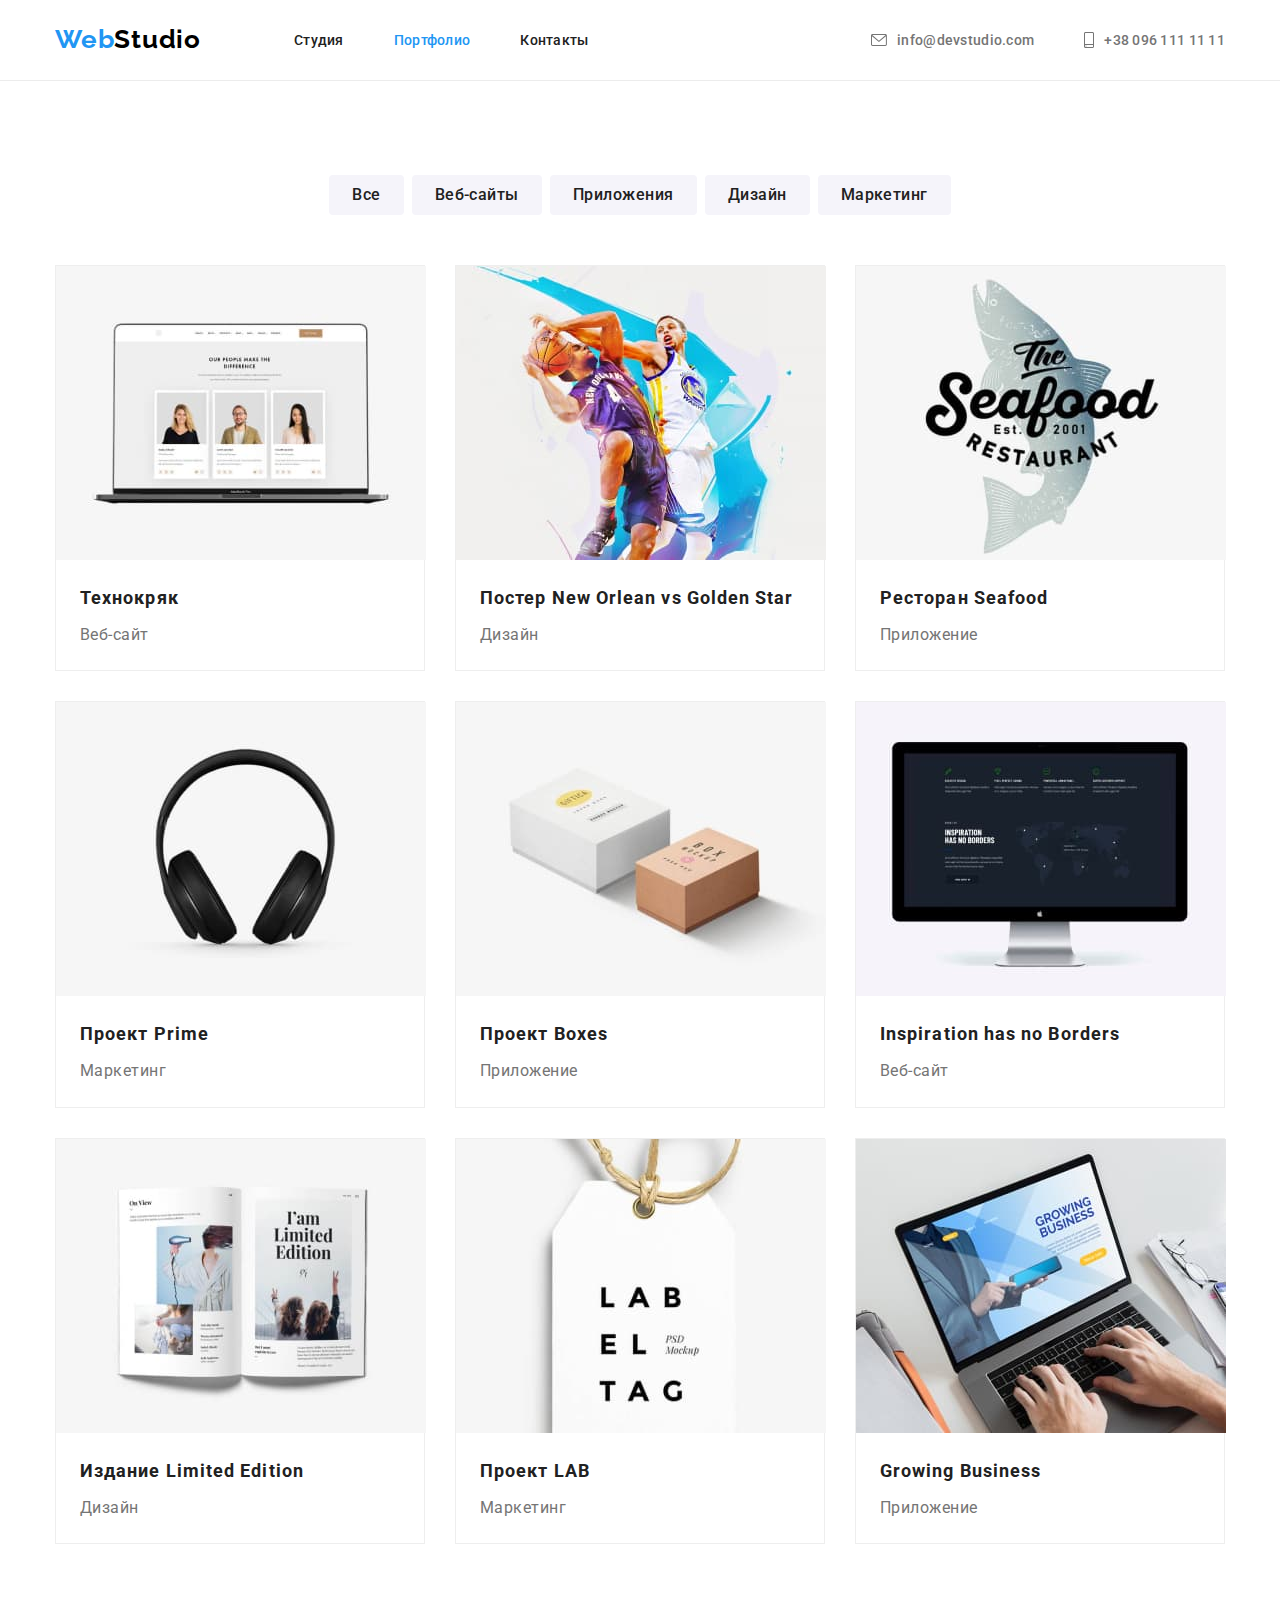
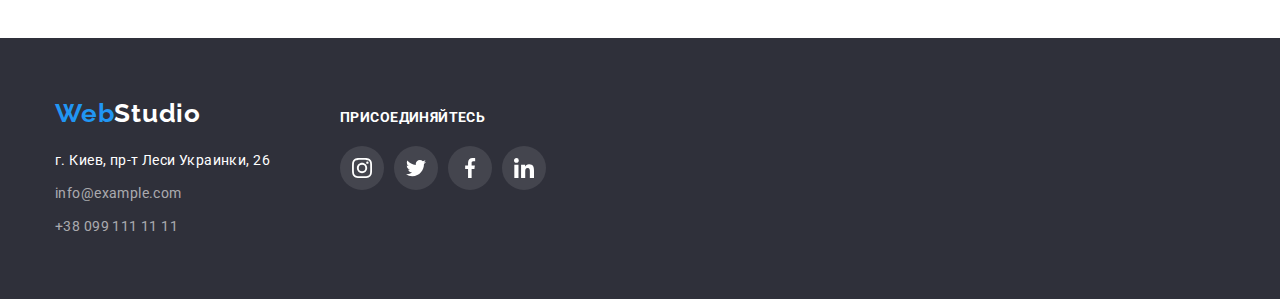
==== portfolio.html @ 4e9e40dd "added index and portfolio" ====
<!DOCTYPE html>
<html lang="ru">
  <head>
    <meta charset="UTF-8" />
    <meta name="viewport" content="width=device-width, initial-scale=1.0" />
    <title>Portfolio</title>
    <link
      href="https://fonts.googleapis.com/css2?family=Raleway:wght@700&family=Roboto:wght@400;500;700;900&display=swap"
      rel="stylesheet"
    />
    <link
      rel="stylesheet"
      href="https://cdnjs.cloudflare.com/ajax/libs/modern-normalize/0.7.0/modern-normalize.min.css"
    />
    <link rel="stylesheet" href="./css/style.css" />
  </head>

  <body>
    <!-- Шапка сайта -->
    <header class="page-header">
      <div class="container header">
        <nav class="site-nav">
          <a href="./index.html" class="logo">
            <span class="logo-accent">Web</span>Studio</a
          >

          <ul class="site-nav list">
            <li class="item">
              <a href="./index.html" class="link">Студия</a>
            </li>
            <li class="item">
              <a href="./portfolio.html" class="link current">Портфолио</a>
            </li>
            <li class="item"><a href="" class="link">Контакты</a></li>
          </ul>
        </nav>

        <address class="address">
          <ul class="address list">
            <li class="item">
              <a href="mailto:info@devstudio.com" class="link">
                <svg class="address-icon" width="16" height="12">
                  <use href="./images/sprite.svg#icon-envelope"></use>
                </svg>
                info@devstudio.com</a
              >
            </li>
            <li class="item">
              <a href="tel:+380961111111" class="link">
                <svg class="address-icon" width="10" height="16">
                  <use href="./images/sprite.svg#icon-smartphone"></use>
                </svg>
                +38 096 111 11 11</a
              >
            </li>
          </ul>
        </address>
      </div>
    </header>

    <main>
      <!-- Портфолио -->
      <section class="section">
        <div class="container portfolio">
          <!-- Логический заголовок. необходимо скрыть  -->
          <!-- <h1 class="false-title">Портфолио</h1> -->

          <!-- Фильтр -->
          <div class="filter-menu">
            <ul class="filter">
              <li class="filter-item">
                <button type="button" class="filter-btn">Все</button>
              </li>
              <li class="filter-item">
                <button type="button" class="filter-btn">Веб-сайты</button>
              </li>
              <li class="filter-item">
                <button type="button" class="filter-btn">Приложения</button>
              </li>
              <li class="filter-item">
                <button type="button" class="filter-btn">Дизайн</button>
              </li>
              <li class="filter-item">
                <button type="button" class="filter-btn">Маркетинг</button>
              </li>
            </ul>
          </div>

          <!-- Галерея проектов -->
          <div class="projects-menu">
            <ul class="projects">
              <li class="projects-item">
                <a href="" class="projects-link">
                  <img
                    src="./images/works1.jpg"
                    alt="Технокряк Веб-сайт фото"
                  />
                  <h2 class="projects-title">Технокряк</h2>
                  <p class="projects-text">Веб-сайт</p>
                </a>
              </li>
              <li class="projects-item">
                <a href="" class="projects-link">
                  <img
                    src="./images/works2.jpg"
                    alt="Постер New Orlean vs Golden Star фото"
                  />
                  <h2 class="projects-title">
                    Постер New Orlean vs Golden Star
                  </h2>
                  <p class="projects-text">Дизайн</p>
                </a>
              </li>
              <li class="projects-item">
                <a href="" class="projects-link">
                  <img
                    src="./images/works3.jpg"
                    alt="Ресторан Seafood Приложение фото"
                  />
                  <h2 class="projects-title">Ресторан Seafood</h2>
                  <p class="projects-text">Приложение</p>
                </a>
              </li>

              <li class="projects-item">
                <a href="" class="projects-link">
                  <img
                    src="./images/works4.jpg"
                    alt="Проект Prime Маркетинг фото"
                  />
                  <h2 class="projects-title">Проект Prime</h2>
                  <p class="projects-text">Маркетинг</p>
                </a>
              </li>
              <li class="projects-item">
                <a href="" class="projects-link">
                  <img
                    src="./images/works5.jpg"
                    alt="Проект Boxes Приложение фото"
                  />
                  <h2 class="projects-title">Проект Boxes</h2>
                  <p class="projects-text">Приложение</p>
                </a>
              </li>
              <li class="projects-item">
                <a href="" class="projects-link">
                  <img
                    src="./images/works6.jpg"
                    alt="Inspiration has no Borders Веб-сайт фото"
                  />
                  <h2 class="projects-title">Inspiration has no Borders</h2>
                  <p class="projects-text">Веб-сайт</p>
                </a>
              </li>
              <li class="projects-item">
                <a href="" class="projects-link">
                  <img
                    src="./images/works7.jpg"
                    alt="Издание Limited Edition Дизайн фото"
                  />
                  <h2 class="projects-title">Издание Limited Edition</h2>
                  <p class="projects-text">Дизайн</p>
                </a>
              </li>
              <li class="projects-item">
                <a href="" class="projects-link">
                  <img
                    src="./images/works8.jpg"
                    alt="Проект LAB Маркетинг фото"
                  />
                  <h2 class="projects-title">Проект LAB</h2>
                  <p class="projects-text">Маркетинг</p>
                </a>
              </li>
              <li class="projects-item">
                <a href="" class="projects-link">
                  <img
                    src="./images/works9.jpg"
                    alt="Growing Business Приложение фото"
                  />
                  <h2 class="projects-title">Growing Business</h2>
                  <p class="projects-text">Приложение</p>
                </a>
              </li>
            </ul>
          </div>
        </div>
      </section>
    </main>

    <!-- Футер -->
    <footer>
      <section class="page-footer">
        <div class="container">
          <ul class="footer-items">
            <li class="footer-section-logo">
              <a href="./index.html" class="footer-logo">
                <span class="logo-accent">Web</span>Studio</a
              >
              <address class="address-footer">
                <span class="adrress-span">г. Киев, пр-т Леси Украинки, 26</span
                ><br />
                <a href="mailto:info@example.com" class="mail-phone"
                  >info@example.com</a
                ><br />
                <a href="tel:+380991111111" class="mail-phone"
                  >+38 099 111 11 11</a
                >
              </address>
            </li>

            <!-- Присоединяйтесь -->
            <li class="footer-section-join">
              <h2 class="join-title">присоединяйтесь</h2>
              <ul class="join-list">
                <li class="join-item">
                  <a class="join-link" href="https://www.instagram.com/">
                    <svg class="join-icon">
                      <use href="./images/sprite.svg#icon-instagram-2"></use>
                    </svg>
                  </a>
                </li>
                <li class="join-item">
                  <a class="join-link" href="https://twitter.com/">
                    <svg class="join-icon">
                      <use href="./images/sprite.svg#icon-twitter-1"></use>
                    </svg>
                  </a>
                </li>
                <li class="join-item">
                  <a class="join-link" href="https://www.facebook.com/">
                    <svg class="join-icon">
                      <use href="./images/sprite.svg#icon-facebook-1"></use>
                    </svg>
                  </a>
                </li>
                <li class="join-item">
                  <a class="join-link" href="https://www.linkedin.com/">
                    <svg class="join-icon">
                      <use href="./images/sprite.svg#icon-linkedin-1"></use>
                    </svg>
                  </a>
                </li>
              </ul>
            </li>
          </ul>
        </div>
      </section>
    </footer>
  </body>
</html>
---- css/style.css ----
:root {
  --primary-text-color: #757575;
  --title-text-color: #212121;
  --accent-color: #2196f3;
  --logo-black-color: #000000;
  --white-color: #ffffff;
  --footer-address-color: rgba(255, 255, 255, 0.6);
  --button-bg-color: #f5f4fa;
  --primary-bg-color: #ffffff;
  --secondary-bg-color: #f5f4fa;
  --footer-bg-color: #2f303a;
  --hero-bg-color: #c4c4c4;
  --header-border-color: #ececec;
  --icon-color: #afb1b8;
  --projects-item-border: #eeeeee;
}

body {
  background-color: var(--primary-bg-color);
  color: var(--primary-text-color);

  font-family: Roboto, sans-serif;
}

.list {
  list-style: none;
  padding: 0;
  margin: 0;
}

.container {
  margin-left: auto;
  margin-right: auto;
  width: 1200px;
  padding-left: 15px;
  padding-right: 15px;

  /* outline: 2px solid tomato; */
}

/* ----- logo ----- */

.logo {
  color: var(--logo-black-color);
  font-family: Raleway, sans-serif;
  letter-spacing: 0.03em;
  font-weight: 700;
  font-size: 26px;
  line-height: 1.2;
  text-decoration: none;
  display: inline-block;
  padding-top: 24px;
  padding-bottom: 25px;
}

.logo-accent {
  color: var(--accent-color);
}

/* ----- header ------ */

.page-header {
  border-bottom: 1px solid var(--header-border-color);
}

.header {
  display: flex;
  align-items: center;
}

/* ------ site-nav ------- */

.site-nav {
  display: flex;
}

.site-nav .list {
  margin-left: 93px;
}

.site-nav .item:not(:last-child) {
  margin-right: 50px;
}

.site-nav .link {
  color: var(--title-text-color);
  letter-spacing: 0.02em;
  font-weight: 500;
  font-size: 14px;
  line-height: 1.15;
  text-decoration: none;
  display: block;
  padding-top: 32px;
  padding-bottom: 32px;
}

.site-nav .link:hover,
.site-nav .link:focus {
  color: var(--accent-color);
}

.site-nav .link.current {
  color: var(--accent-color);
  display: inline-block;
  padding-top: 32px;
  padding-bottom: 32px;
}

/* ------- address list -------- */

.address {
  display: flex;
  margin-left: auto;
}

.address .list {
  display: flex;
}

.address .item + .item {
  margin-left: 50px;
}

.address .link {
  color: var(--primary-text-color);
  letter-spacing: 0.02em;
  font-weight: 500;
  font-size: 14px;
  font-style: normal;
  line-height: 1.15;
  text-decoration: none;
  display: inline-block;
  padding-top: 32px;
  padding-bottom: 32px;
  display: flex;
  align-items: center;
}

.address-icon {
  fill: var(--primary-text-color);
  margin-right: 10px;
}

.address .link:hover,
.address .link:focus {
  color: var(--accent-color);
}

.address .link:hover .address-icon {
  fill: var(--accent-color);
}

/* ------ hero ------- */

.hero {
  background-color: var(--hero-bg-color);
  height: 600px;
  max-width: 1600px;
  margin-left: auto;
  margin-right: auto;
  background-size: cover;
  background-position: center;
  background-repeat: no-repeat;
  background-image: linear-gradient(
      rgba(47, 48, 58, 0.4),
      rgba(47, 48, 58, 0.4)
    ),
    url("../images/hero.jpg");

  text-align: center;
  padding-top: 200px;
  padding-bottom: 200px;
}

.hero-title {
  margin-top: 0;
  margin-bottom: 30px;
  color: var(--white-color);
  letter-spacing: 0.06em;
  font-weight: 900;
  font-size: 44px;
  line-height: 1.4;
  text-transform: uppercase;
}

.hero-button {
  display: inline-block;
  border-radius: 4px;
  border: 1px solid transparent;
  min-width: 136px;
  padding: 10px 32px;
  color: var(--white-color);
  background: var(--accent-color);
  letter-spacing: 0.06em;
  font-weight: 700;
  font-size: 16px;
  line-height: 1.9;
  text-decoration: none;
  text-align: center;
}

/* ---- section ----- */

.section {
  padding-top: 94px;
  padding-bottom: 94px;
}

.section-title {
  color: var(--title-text-color);
  letter-spacing: 0.03em;
  font-weight: 700;
  font-size: 36px;
  line-height: 1.2;
  text-align: center;
  margin-bottom: 50px;
  margin-top: 0;
}

/* .false-title {
  margin-top: 0;
  margin-bottom: 0;
  color: transparent;
  /* для логического заголовка  */

/* ------- Features section ------ */

.features .title {
  color: var(--title-text-color);
  letter-spacing: 0.03em;
  font-weight: 700;
  font-size: 14px;
  line-height: 1.15;
  text-transform: uppercase;
  margin-bottom: 10px;
  margin-top: 0;
}

.features {
  list-style: none;
  letter-spacing: 0.03em;
  font-size: 14px;
  line-height: 1.7;
  letter-spacing: 0.03em;
  padding-left: 0;
  margin-top: 0;
  margin-bottom: 0;

  display: flex;
  justify-content: space-between;
}

.features .features-item {
  width: 270px;
}

.features-item::before {
  content: " ";
  display: block;
  background-color: var(--secondary-bg-color);
  background-size: contain;
  width: 270px;
  height: 120px;
  border-radius: 4px;
  margin-bottom: 30px;

  background-repeat: no-repeat;
  background-position: center;
}

.features-item:nth-child(1)::before {
  background-image: url(../images/antenna.svg);
  background-size: 70px;
}
.features-item:nth-child(2)::before {
  background-image: url(../images/clock.svg);
  background-size: 70px;
}
.features-item:nth-child(3)::before {
  background-image: url(../images/diagram.svg);
  background-size: 70px;
}
.features-item:nth-child(4)::before {
  background-image: url(../images/astronaut.svg);
  background-size: 70px;
}

.feature-desc {
  margin-top: 0;
  margin-bottom: 0;
}

/* ----- чем мы занимаемся ----- */

.work {
  padding-top: 0;
  padding-bottom: 94px;
}

.image-list {
  list-style: none;
  padding-left: 0;
  margin-top: 0;
  margin-bottom: 0;

  display: flex;
}

.image-item {
  display: block;
  font-size: 0;
}

.image-item:not(:last-child) {
  margin-right: 30px;
}

/* ----- team section ----- */

.team {
  background-color: var(--secondary-bg-color);
}

.team-list {
  list-style: none;
  letter-spacing: 0.03em;
  margin-top: 0;
  margin-bottom: 0;
  padding-left: 0;
  display: flex;
}

.team-card {
  background-color: var(--white-color);
  border-radius: 0px 0px 4px 4px;
  box-shadow: 0px 1px 3px rgba(0, 0, 0, 0.12), 0px 1px 1px rgba(0, 0, 0, 0.14),
    0px 2px 1px rgba(0, 0, 0, 0.2);
  text-align: center;
}

.team-card:not(:last-child) {
  margin-right: 30px;
}

.team-member {
  color: var(--title-text-color);
  font-weight: 500;
  font-size: 16px;
  line-height: 1.2;
  letter-spacing: 0.03em;
  padding-top: 30px;
  margin-bottom: 10px;
  margin-top: 0;
}

.team-item {
  font-size: 16px;
  line-height: 1.2;
  letter-spacing: 0.03em;
  margin-top: 0;
  margin-bottom: 16px;
}

/* ----- team social links ----- */

.social-icon-list {
  display: flex;
  padding-bottom: 30px;
  padding-left: 32px;
  padding-right: 32px;
}

.social-icon-item:not(:last-child) {
  margin-right: 10px;
}

.social-icon-link {
  display: flex;
  justify-content: space-around;
  align-items: center;
  width: 44px;
  height: 44px;
  background-color: var(--white-color);
  border-radius: 50%;
}

.social-icon-link:hover,
.social-icon-link:focus {
  background-color: var(--accent-color);
}

.social-icon-link:hover .social-icon,
.social-icon-link:hover .social-icon {
  fill: var(--white-color);
}

.social-icon {
  width: 20px;
  height: 20px;
  fill: var(--icon-color);
}

/* ---- Постоянные клиенты ----- */

.clients-list {
  list-style: none;
  padding-left: 0;
  margin-top: 0;
  margin-bottom: 0;
  display: flex;
}

.client:not(:last-child) {
  margin-right: 30px;
}

.client-icon {
  fill: var(--icon-color);
}

.client-link {
  display: flex;
  justify-content: center;
  align-items: center;
  width: 170px;
  height: 90px;
  border: 1px solid var(--icon-color);
  border-radius: 4px;
}

.client-link:hover {
  border-color: var(--accent-color);
}

.client-link:hover .client-icon {
  fill: var(--accent-color);
}

/* /------ footer ------ */

/* --- logo section --- */

.footer-logo {
  color: var(--white-color);
  font-family: Raleway, sans-serif;
  letter-spacing: 0.03em;
  font-weight: 700;
  font-size: 26px;
  line-height: 1.2;
  text-decoration: none;
}

.footer-items {
  display: flex;
  justify-content: flex-start;
  list-style: none;
  padding-left: 0;
  margin-top: 0;
  margin-bottom: 0;
}

.footer-section-logo {
  padding-top: 60px;
  padding-bottom: 60px;
  margin-right: 70px;
}

.footer-section-join {
  padding-top: 72px;
  padding-bottom: 100px;
}

.page-footer {
  background-color: var(--footer-bg-color);
}

.adrress-span {
  color: var(--white-color);
  font-style: normal;
  letter-spacing: 0.03em;
  font-size: 14px;
  line-height: 1.7;
  display: inline-block;
  margin-top: 20px;
}

.mail-phone {
  color: var(--footer-address-color);
  font-style: normal;
  letter-spacing: 0.03em;
  font-size: 14px;
  line-height: 1.7;
  text-decoration: none;
  display: inline-block;
  margin-top: 9px;
}

/* ---- Присоединяйтесь ------ */

.join-title {
  color: var(--white-color);
  font-weight: 700;
  font-size: 14px;
  line-height: 1.14;
  letter-spacing: 0.03em;
  text-transform: uppercase;
  text-align: left;
  margin-bottom: 0;
  margin-top: 0;
}

.join-list {
  list-style: none;
  display: flex;
  padding-left: 0;
  margin-top: 20px;
}

.join-icon {
  width: 20px;
  height: 20px;
  fill: var(--white-color);
}

.join-item:not(:last-child) {
  margin-right: 10px;
}

.join-link {
  display: flex;
  justify-content: space-around;
  align-items: center;
  width: 44px;
  height: 44px;
  border-radius: 50%;
  background-color: rgba(255, 255, 255, 0.1);
}

.join-link:hover {
  background-color: var(--accent-color);
}

/*----------- Portfolio CSS ------------ */

/* --- filter --- */

.filter {
  list-style: none;
  margin-bottom: 50px;
  padding-left: 0;
  margin-top: 0;

  display: flex;
  justify-content: center;
}

.filter-btn {
  color: var(--title-text-color);
  background-color: var(--secondary-bg-color);
  letter-spacing: 0.03em;
  font-family: inherit;
  font-weight: 500;
  font-size: 16px;
  line-height: 1.6;
  border: 1px solid transparent;
  border-radius: 4px;
  text-align: center;
  padding: 6px 22px;
}

.filter-item:not(:last-child) {
  margin-right: 8px;
}

.filter-btn:hover,
.filter-btn:focus {
  color: var(--white-color);
  background: var(--accent-color);
  box-shadow: 0px 3px 1px rgba(0, 0, 0, 0.1), 0px 1px 2px rgba(0, 0, 0, 0.08),
    0px 2px 2px rgba(0, 0, 0, 0.12);
}

/* ---- projects ---- */

.projects {
  list-style: none;
  padding-left: 0;
  margin-top: 0;
  margin-bottom: 0;

  display: flex;
  flex-wrap: wrap;
}

.projects-link {
  text-decoration: none;
  display: block;
  font-size: 0;
}

.projects-title {
  color: var(--title-text-color);
  letter-spacing: 0.06em;
  font-weight: 700;
  font-size: 18px;
  line-height: 2;
  margin-top: 0;
  margin-bottom: 4px;
  padding-top: 20px;
  padding-left: 24px;
  padding-right: 24px;
}

.projects-text {
  color: var(--primary-text-color);
  letter-spacing: 0.03em;
  font-size: 16px;
  line-height: 1.9;
  margin-top: 0;
  margin-bottom: 0;
  padding-bottom: 20px;
  padding-left: 24px;
  padding-right: 24px;
}

.projects-item {
  width: calc((100% - 60px) / 3);
  margin-right: 30px;
  margin-bottom: 30px;
  background-color: var(--white-color);
  border: 1px solid var(--projects-item-border);
}

.projects-item:hover {
  box-shadow: 0px 1px 1px rgba(0, 0, 0, 0.12), 0px 4px 4px rgba(0, 0, 0, 0.06),
    1px 4px 6px rgba(0, 0, 0, 0.16);
}

.projects-item:nth-last-child(-n + 3) {
  margin-bottom: 0;
}

.projects-item:nth-child(3n) {
  margin-right: 0;
}
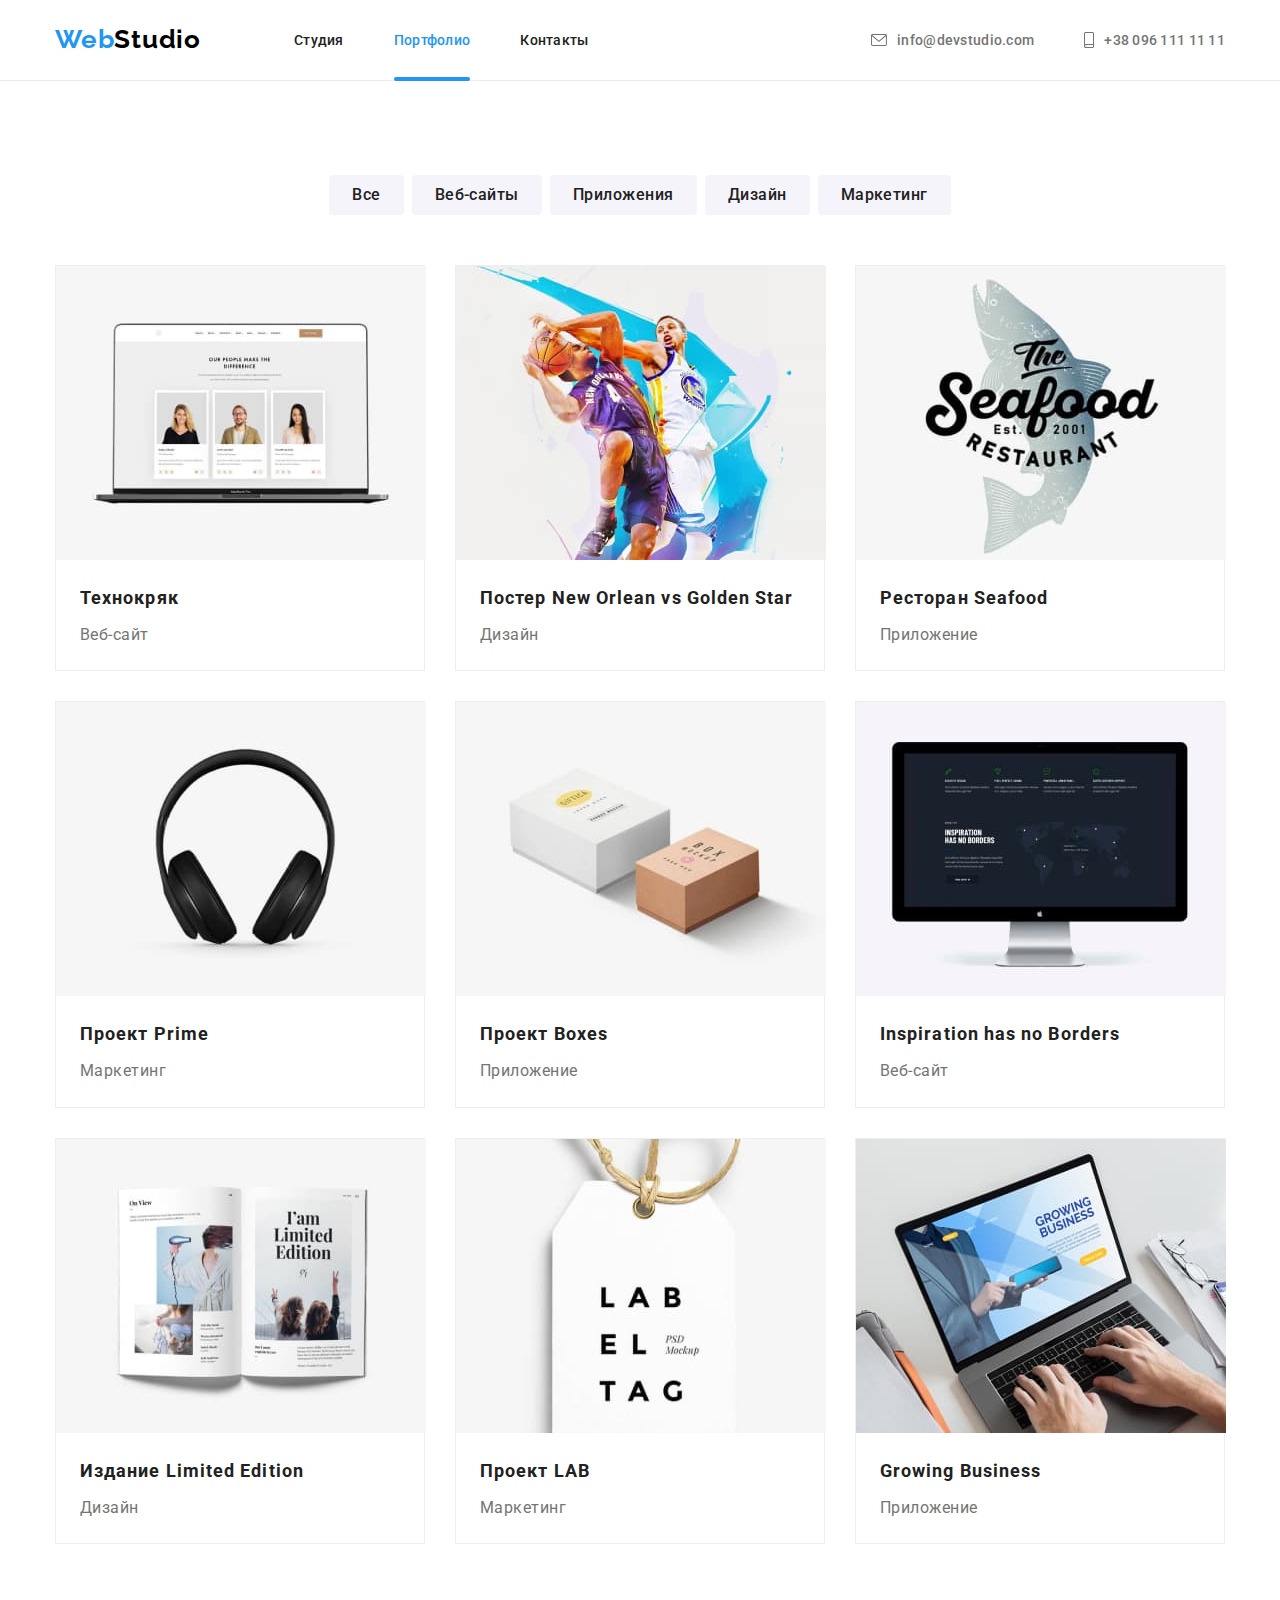
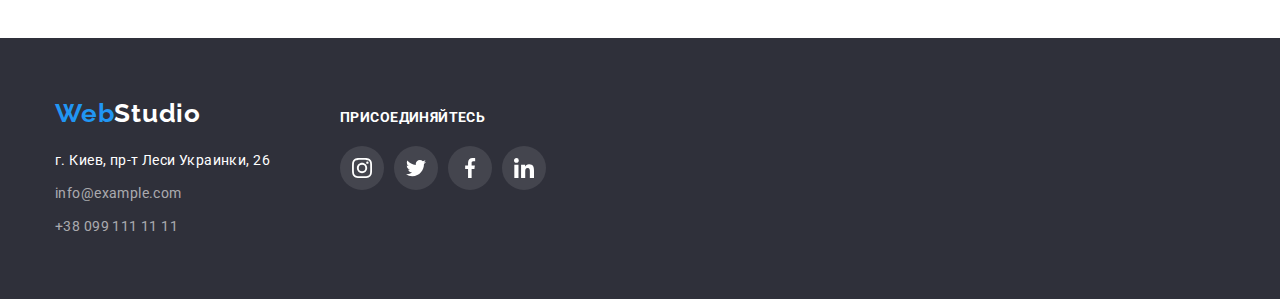
==== commit 09c45237: "update index.html/portfolio.html" ====
--- a/portfolio.html
+++ b/portfolio.html
@@ -91,95 +91,185 @@
             <ul class="projects">
               <li class="projects-item">
                 <a href="" class="projects-link">
-                  <img
-                    src="./images/works1.jpg"
-                    alt="Технокряк Веб-сайт фото"
-                  />
+                  <div class="thumb">
+                    <img
+                      src="./images/works1.jpg"
+                      alt="Технокряк Веб-сайт фото"
+                    />
+                    <div class="thumb-overlay">
+                      <p class="projects-text">
+                        Технокряк это современная площадка распространения
+                        коронавируса. Компании используют эту платформу для
+                        цифрового шпионажа и атак на защищённые сервера
+                        конкурентов.
+                      </p>
+                    </div>
+                  </div>
                   <h2 class="projects-title">Технокряк</h2>
-                  <p class="projects-text">Веб-сайт</p>
-                </a>
-              </li>
-              <li class="projects-item">
-                <a href="" class="projects-link">
-                  <img
-                    src="./images/works2.jpg"
-                    alt="Постер New Orlean vs Golden Star фото"
-                  />
+                  <p class="projects-desc">Веб-сайт</p>
+                </a>
+              </li>
+              <li class="projects-item">
+                <a href="" class="projects-link">
+                  <div class="thumb">
+                    <img
+                      src="./images/works2.jpg"
+                      alt="Постер New Orlean vs Golden Star фото"
+                    />
+                    <div class="thumb-overlay">
+                      <p class="projects-text">
+                        Технокряк это современная площадка распространения
+                        коронавируса. Компании используют эту платформу для
+                        цифрового шпионажа и атак на защищённые сервера
+                        конкурентов.
+                      </p>
+                    </div>
+                  </div>
                   <h2 class="projects-title">
                     Постер New Orlean vs Golden Star
                   </h2>
-                  <p class="projects-text">Дизайн</p>
-                </a>
-              </li>
-              <li class="projects-item">
-                <a href="" class="projects-link">
-                  <img
-                    src="./images/works3.jpg"
-                    alt="Ресторан Seafood Приложение фото"
-                  />
+                  <p class="projects-desc">Дизайн</p>
+                </a>
+              </li>
+              <li class="projects-item">
+                <a href="" class="projects-link">
+                  <div class="thumb">
+                    <img
+                      src="./images/works3.jpg"
+                      alt="Ресторан Seafood Приложение фото"
+                    />
+                    <div class="thumb-overlay">
+                      <p class="projects-text">
+                        Технокряк это современная площадка распространения
+                        коронавируса. Компании используют эту платформу для
+                        цифрового шпионажа и атак на защищённые сервера
+                        конкурентов.
+                      </p>
+                    </div>
+                  </div>
                   <h2 class="projects-title">Ресторан Seafood</h2>
-                  <p class="projects-text">Приложение</p>
-                </a>
-              </li>
-
-              <li class="projects-item">
-                <a href="" class="projects-link">
-                  <img
-                    src="./images/works4.jpg"
-                    alt="Проект Prime Маркетинг фото"
-                  />
+                  <p class="projects-desc">Приложение</p>
+                </a>
+              </li>
+
+              <li class="projects-item">
+                <a href="" class="projects-link">
+                  <div class="thumb">
+                    <img
+                      src="./images/works4.jpg"
+                      alt="Проект Prime Маркетинг фото"
+                    />
+                    <div class="thumb-overlay">
+                      <p class="projects-text">
+                        Технокряк это современная площадка распространения
+                        коронавируса. Компании используют эту платформу для
+                        цифрового шпионажа и атак на защищённые сервера
+                        конкурентов.
+                      </p>
+                    </div>
+                  </div>
                   <h2 class="projects-title">Проект Prime</h2>
-                  <p class="projects-text">Маркетинг</p>
-                </a>
-              </li>
-              <li class="projects-item">
-                <a href="" class="projects-link">
-                  <img
-                    src="./images/works5.jpg"
-                    alt="Проект Boxes Приложение фото"
-                  />
+                  <p class="projects-desc">Маркетинг</p>
+                </a>
+              </li>
+              <li class="projects-item">
+                <a href="" class="projects-link">
+                  <div class="thumb">
+                    <img
+                      src="./images/works5.jpg"
+                      alt="Проект Boxes Приложение фото"
+                    />
+                    <div class="thumb-overlay">
+                      <p class="projects-text">
+                        Технокряк это современная площадка распространения
+                        коронавируса. Компании используют эту платформу для
+                        цифрового шпионажа и атак на защищённые сервера
+                        конкурентов.
+                      </p>
+                    </div>
+                  </div>
                   <h2 class="projects-title">Проект Boxes</h2>
-                  <p class="projects-text">Приложение</p>
-                </a>
-              </li>
-              <li class="projects-item">
-                <a href="" class="projects-link">
-                  <img
-                    src="./images/works6.jpg"
-                    alt="Inspiration has no Borders Веб-сайт фото"
-                  />
+                  <p class="projects-desc">Приложение</p>
+                </a>
+              </li>
+              <li class="projects-item">
+                <a href="" class="projects-link">
+                  <div class="thumb">
+                    <img
+                      src="./images/works6.jpg"
+                      alt="Inspiration has no Borders Веб-сайт фото"
+                    />
+                    <div class="thumb-overlay">
+                      <p class="projects-text">
+                        Технокряк это современная площадка распространения
+                        коронавируса. Компании используют эту платформу для
+                        цифрового шпионажа и атак на защищённые сервера
+                        конкурентов.
+                      </p>
+                    </div>
+                  </div>
                   <h2 class="projects-title">Inspiration has no Borders</h2>
-                  <p class="projects-text">Веб-сайт</p>
-                </a>
-              </li>
-              <li class="projects-item">
-                <a href="" class="projects-link">
-                  <img
-                    src="./images/works7.jpg"
-                    alt="Издание Limited Edition Дизайн фото"
-                  />
+                  <p class="projects-desc">Веб-сайт</p>
+                </a>
+              </li>
+              <li class="projects-item">
+                <a href="" class="projects-link">
+                  <div class="thumb">
+                    <img
+                      src="./images/works7.jpg"
+                      alt="Издание Limited Edition Дизайн фото"
+                    />
+                    <div class="thumb-overlay">
+                      <p class="projects-text">
+                        Технокряк это современная площадка распространения
+                        коронавируса. Компании используют эту платформу для
+                        цифрового шпионажа и атак на защищённые сервера
+                        конкурентов.
+                      </p>
+                    </div>
+                  </div>
                   <h2 class="projects-title">Издание Limited Edition</h2>
-                  <p class="projects-text">Дизайн</p>
-                </a>
-              </li>
-              <li class="projects-item">
-                <a href="" class="projects-link">
-                  <img
-                    src="./images/works8.jpg"
-                    alt="Проект LAB Маркетинг фото"
-                  />
+                  <p class="projects-desc">Дизайн</p>
+                </a>
+              </li>
+              <li class="projects-item">
+                <a href="" class="projects-link">
+                  <div class="thumb">
+                    <img
+                      src="./images/works8.jpg"
+                      alt="Проект LAB Маркетинг фото"
+                    />
+                    <div class="thumb-overlay">
+                      <p class="projects-text">
+                        Технокряк это современная площадка распространения
+                        коронавируса. Компании используют эту платформу для
+                        цифрового шпионажа и атак на защищённые сервера
+                        конкурентов.
+                      </p>
+                    </div>
+                  </div>
                   <h2 class="projects-title">Проект LAB</h2>
-                  <p class="projects-text">Маркетинг</p>
-                </a>
-              </li>
-              <li class="projects-item">
-                <a href="" class="projects-link">
-                  <img
-                    src="./images/works9.jpg"
-                    alt="Growing Business Приложение фото"
-                  />
+                  <p class="projects-desc">Маркетинг</p>
+                </a>
+              </li>
+              <li class="projects-item">
+                <a href="" class="projects-link">
+                  <div class="thumb">
+                    <img
+                      src="./images/works9.jpg"
+                      alt="Growing Business Приложение фото"
+                    />
+                    <div class="thumb-overlay">
+                      <p class="projects-text">
+                        Технокряк это современная площадка распространения
+                        коронавируса. Компании используют эту платформу для
+                        цифрового шпионажа и атак на защищённые сервера
+                        конкурентов.
+                      </p>
+                    </div>
+                  </div>
                   <h2 class="projects-title">Growing Business</h2>
-                  <p class="projects-text">Приложение</p>
+                  <p class="projects-desc">Приложение</p>
                 </a>
               </li>
             </ul>
--- a/css/style.css
+++ b/css/style.css
@@ -106,6 +106,21 @@
   padding-bottom: 32px;
 }
 
+.link.current {
+  position: relative;
+}
+
+.link.current:after {
+  content: "";
+  position: absolute;
+  left: 0;
+  bottom: -1px;
+  width: 100%;
+  height: 4px;
+  border-radius: 2px;
+  background-color: var(--accent-color);
+}
+
 /* ------- address list -------- */
 
 .address {
@@ -307,12 +322,37 @@
 }
 
 .image-item {
+  position: relative;
   display: block;
   font-size: 0;
 }
 
 .image-item:not(:last-child) {
   margin-right: 30px;
+}
+/* 
+.work-image {
+  position: relative;
+} */
+
+.image-item-title {
+  position: absolute;
+  bottom: 0;
+  width: 100%;
+  height: 70px;
+  display: flex;
+  justify-content: center;
+  align-items: center;
+  text-decoration: none;
+  background-color: rgba(47, 48, 58, 0.8);
+
+  font-weight: 700;
+  font-size: 14px;
+  line-height: 1.14;
+  text-align: center;
+  letter-spacing: 0.03em;
+  text-transform: uppercase;
+  color: var(--white-color);
 }
 
 /* ----- team section ----- */
@@ -598,6 +638,49 @@
   font-size: 0;
 }
 
+.thumb {
+  position: relative;
+  width: 370px;
+  height: 294px;
+  margin-left: auto;
+  margin-right: auto;
+  overflow: hidden;
+}
+
+.thumb-overlay {
+  position: absolute;
+  top: 0;
+  left: 0;
+  width: 100%;
+  height: 100%;
+  background-color: rgba(33, 150, 243, 0.9);
+
+  transform: translateY(100%);
+  transition: transform 250ms cubic-bezier(0.4, 0, 0.2, 1);
+}
+
+.thumb:hover .thumb-overlay {
+  transform: translateY(0);
+}
+
+/* .thumb-overlay > projects-text {
+  font-size: 18px;
+  line-height: 1.56;
+  letter-spacing: 0.03em;
+  color: #ffffff;
+  margin: 0;
+  padding: 24px 63px;
+} */
+
+.projects-text {
+  font-size: 18px;
+  line-height: 1.56;
+  letter-spacing: 0.03em;
+  color: var(--white-color);
+  margin: 0;
+  padding: 24px 63px;
+}
+
 .projects-title {
   color: var(--title-text-color);
   letter-spacing: 0.06em;
@@ -611,7 +694,7 @@
   padding-right: 24px;
 }
 
-.projects-text {
+.projects-desc {
   color: var(--primary-text-color);
   letter-spacing: 0.03em;
   font-size: 16px;
@@ -643,3 +726,60 @@
 .projects-item:nth-child(3n) {
   margin-right: 0;
 }
+
+/* ----- модальное окно ----- */
+
+.backdrop.is-hidden {
+  opacity: 0;
+  visibility: hidden;
+  pointer-events: none;
+  transition: 150ms linear 150ms;
+}
+
+.backdrop {
+  position: fixed;
+  top: 0;
+  left: 0;
+  width: 100%;
+  height: 100%;
+  background-color: rgba(0, 0, 0, 0.2);
+  overflow: auto;
+}
+
+.is-hidden .modal {
+  /* top: -100%; */
+  transform: translate(-50%, -50%) scale(0.1);
+}
+
+.modal {
+  position: absolute;
+  top: 50%;
+  left: 50%;
+  transform: translate(-50%, -50%) scale(1);
+  transition: transform 500ms;
+
+  width: 100%;
+  max-width: 528px;
+  min-height: 581px;
+  background-color: var(--white-color);
+  box-shadow: 0px 1px 3px rgba(0, 0, 0, 0.12), 0px 1px 1px rgba(0, 0, 0, 0.14),
+    0px 2px 1px rgba(0, 0, 0, 0.2);
+  border-radius: 4px;
+  padding: 40px 40px;
+}
+
+.close-btn {
+  position: absolute;
+  top: 8px;
+  right: 8px;
+
+  width: 30px;
+  height: 30px;
+  background: var(--white-color);
+  border: 1px solid rgba(0, 0, 0, 0.1);
+  border-radius: 50%;
+}
+
+.close-icon {
+  fill: #000000;
+}
